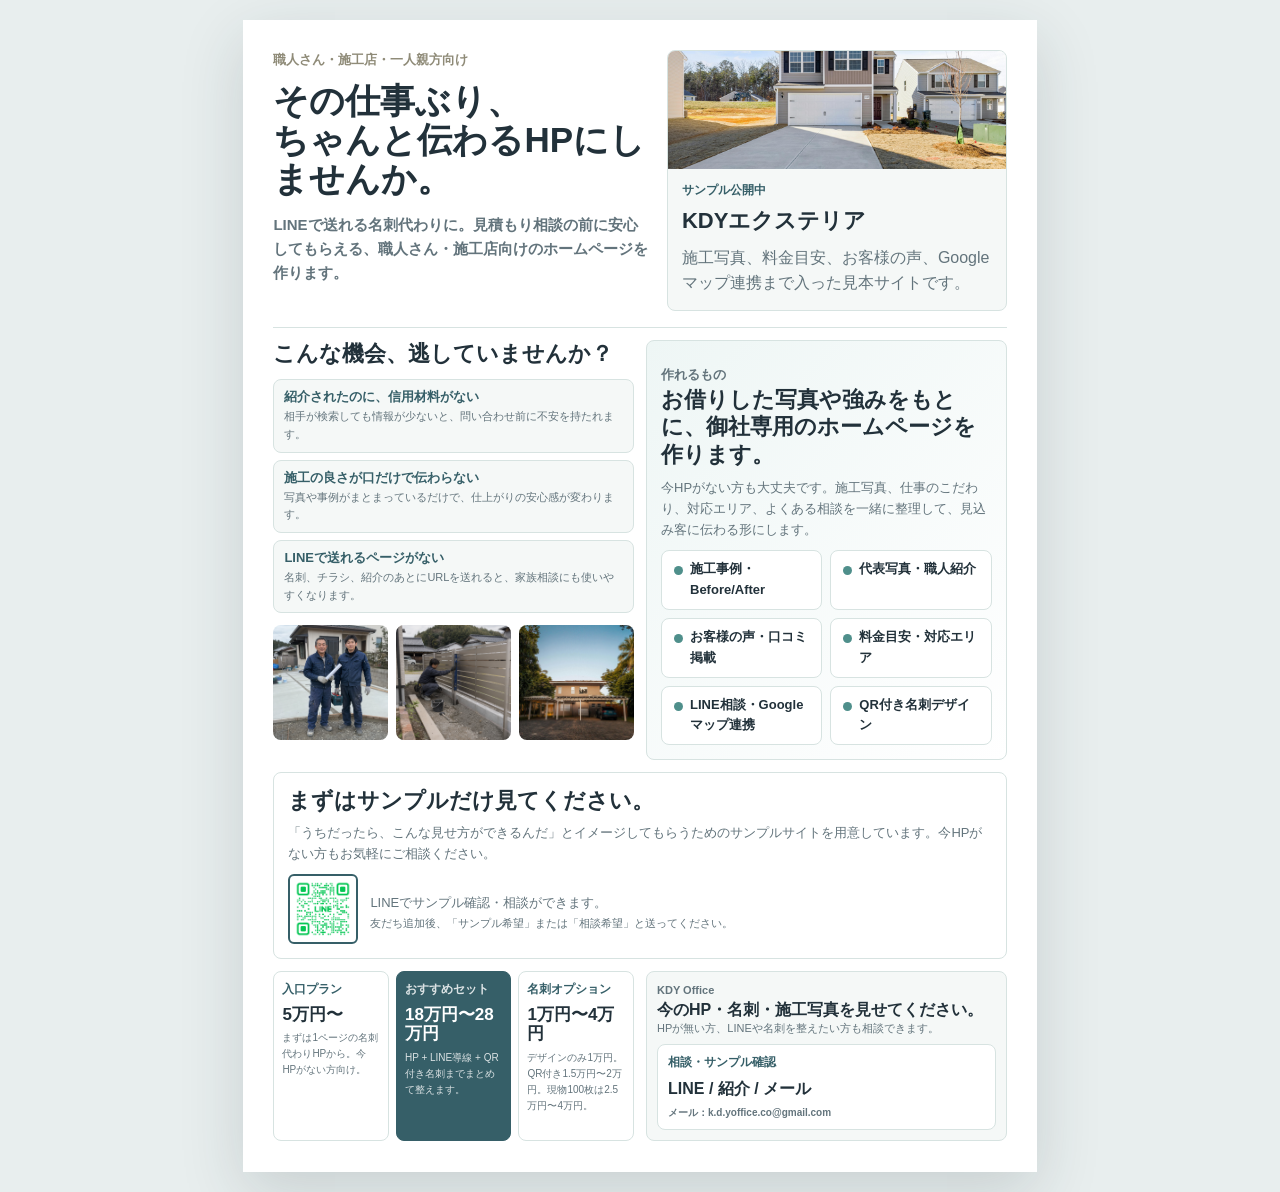
==== flyer.html @ 4fbe661f "Create KDY exterior sample site" ====
<!doctype html>
<html lang="ja">
  <head>
    <meta charset="utf-8">
    <meta name="viewport" content="width=device-width, initial-scale=1">
    <title>KDY Office | 職人さん・施工店向けホームページ制作チラシ</title>
    <meta name="description" content="職人さん・施工店向けのホームページ制作サンプル提案チラシです。">
    <link rel="stylesheet" href="flyer.css">
  </head>
  <body>
    <main class="flyer">
      <section class="hero">
        <div class="hero-copy">
          <p class="kicker">職人さん・施工店・一人親方向け</p>
          <h1>その仕事ぶり、<br>ちゃんと伝わるHPにしませんか。</h1>
          <p class="lead">LINEで送れる名刺代わりに。見積もり相談の前に安心してもらえる、職人さん・施工店向けのホームページを作ります。</p>
        </div>
        <div class="hero-card">
          <img src="assets/driveway-house.jpg" alt="外構工事ホームページのサンプル写真">
          <div>
            <span>サンプル公開中</span>
            <strong>KDYエクステリア</strong>
            <p>施工写真、料金目安、お客様の声、Googleマップ連携まで入った見本サイトです。</p>
          </div>
        </div>
      </section>

      <section class="problem">
        <h2>こんな機会、逃していませんか？</h2>
        <div class="problem-grid">
          <article>
            <strong>紹介されたのに、信用材料がない</strong>
            <p>相手が検索しても情報が少ないと、問い合わせ前に不安を持たれます。</p>
          </article>
          <article>
            <strong>施工の良さが口だけで伝わらない</strong>
            <p>写真や事例がまとまっているだけで、仕上がりの安心感が変わります。</p>
          </article>
          <article>
            <strong>LINEで送れるページがない</strong>
            <p>名刺、チラシ、紹介のあとにURLを送れると、家族相談にも使いやすくなります。</p>
          </article>
        </div>
        <div class="sample-images">
          <img src="assets/generated-staff.png" alt="職人紹介ページのサンプル写真">
          <img src="assets/generated-work-fence.png" alt="施工事例ページのサンプル写真">
          <img src="assets/carport-house.jpg" alt="カーポート施工サンプル写真">
        </div>
      </section>

      <section class="offer">
        <div>
          <p class="kicker">作れるもの</p>
          <h2>お借りした写真や強みをもとに、御社専用のホームページを作ります。</h2>
          <p>今HPがない方も大丈夫です。施工写真、仕事のこだわり、対応エリア、よくある相談を一緒に整理して、見込み客に伝わる形にします。</p>
        </div>
        <ul class="check-list">
          <li>施工事例・Before/After</li>
          <li>代表写真・職人紹介</li>
          <li>お客様の声・口コミ掲載</li>
          <li>料金目安・対応エリア</li>
          <li>LINE相談・Googleマップ連携</li>
          <li>QR付き名刺デザイン</li>
        </ul>
      </section>

      <section class="sample">
        <div class="sample-copy">
          <h2>まずはサンプルだけ見てください。</h2>
          <p>「うちだったら、こんな見せ方ができるんだ」とイメージしてもらうためのサンプルサイトを用意しています。今HPがない方もお気軽にご相談ください。</p>
          <div class="qr-row">
            <img class="qr-box" src="assets/L_gainfriends_2dbarcodes_GW.png" alt="KDY Office LINE友だち追加QRコード">
            <p>LINEでサンプル確認・相談ができます。<br><span>友だち追加後、「サンプル希望」または「相談希望」と送ってください。</span></p>
          </div>
        </div>
      </section>

      <section class="price">
        <div class="price-card">
          <span>入口プラン</span>
          <strong>5万円〜</strong>
          <p>まずは1ページの名刺代わりHPから。今HPがない方向け。</p>
        </div>
        <div class="price-card emphasis">
          <span>おすすめセット</span>
          <strong>18万円〜28万円</strong>
          <p>HP + LINE導線 + QR付き名刺までまとめて整えます。</p>
        </div>
        <div class="price-card">
          <span>名刺オプション</span>
          <strong>1万円〜4万円</strong>
          <p>デザインのみ1万円。QR付き1.5万円〜2万円。現物100枚は2.5万円〜4万円。</p>
        </div>
      </section>

      <footer class="contact">
        <div>
          <p class="brand">KDY Office</p>
          <h2>今のHP・名刺・施工写真を見せてください。</h2>
          <p>HPが無い方、LINEや名刺を整えたい方も相談できます。</p>
        </div>
        <div class="contact-box">
          <span>相談・サンプル確認</span>
          <strong>LINE / 紹介 / メール</strong>
          <small>メール：k.d.yoffice.co@gmail.com</small>
        </div>
      </footer>
    </main>
  </body>
</html>
---- flyer.css ----
:root {
  --ink: #22313a;
  --muted: #63747c;
  --green: #4f8f8b;
  --green-dark: #365f68;
  --line: #d7e3e1;
  --paper: #f5f8f7;
  --clay: #8f8b78;
}

* {
  box-sizing: border-box;
}

body {
  margin: 0;
  color: var(--ink);
  background: #e8eeee;
  font-family: -apple-system, BlinkMacSystemFont, "Hiragino Sans", "Yu Gothic", "YuGothic", "Noto Sans JP", sans-serif;
  line-height: 1.6;
}

img {
  display: block;
  max-width: 100%;
}

.flyer {
  display: grid;
  grid-template-columns: repeat(2, minmax(0, 1fr));
  gap: 12px;
  align-content: start;
  width: 210mm;
  min-height: 297mm;
  margin: 20px auto;
  padding: 8mm;
  background: #fff;
  box-shadow: 0 20px 60px rgba(34, 49, 58, .16);
}

.hero {
  grid-column: 1 / -1;
  display: grid;
  grid-template-columns: minmax(0, 1.05fr) minmax(0, .95fr);
  gap: 18px;
  align-items: stretch;
  padding-bottom: 16px;
  border-bottom: 1px solid var(--line);
}

.kicker {
  margin: 0 0 10px;
  color: var(--clay);
  font-size: 13px;
  font-weight: 900;
}

h1,
h2,
p {
  overflow-wrap: anywhere;
}

h1 {
  margin: 0;
  font-size: 35px;
  line-height: 1.12;
  letter-spacing: 0;
}

h2 {
  margin: 0;
  font-size: 22px;
  line-height: 1.25;
  letter-spacing: 0;
}

.lead {
  margin: 14px 0 0;
  color: var(--muted);
  font-size: 15px;
  font-weight: 700;
}

.hero-card {
  overflow: hidden;
  border: 1px solid var(--line);
  border-radius: 8px;
  background: var(--paper);
}

.hero-card img {
  width: 100%;
  height: 118px;
  object-fit: cover;
}

.hero-card div {
  padding: 12px 14px 14px;
}

.hero-card span,
.price-card span,
.contact-box span {
  display: block;
  color: var(--green-dark);
  font-size: 12px;
  font-weight: 900;
}

.hero-card strong {
  display: block;
  margin: 3px 0 6px;
  font-size: 22px;
}

.hero-card p,
.offer p,
.sample-copy p,
.price-card p,
.contact p {
  margin: 0;
  color: var(--muted);
}

.problem,
.offer,
.sample,
.price,
.contact {
  margin-top: 0;
}

.problem {
  grid-column: 1;
  display: flex;
  flex-direction: column;
  gap: 12px;
}

.offer {
  grid-column: 2;
}

.sample {
  grid-column: 1 / -1;
}

.price {
  grid-column: 1;
}

.contact {
  grid-column: 2;
}

.problem h2 {
  margin-bottom: 0;
}

.problem-grid {
  display: grid;
  grid-template-columns: 1fr;
  gap: 7px;
}

.problem-grid article {
  padding: 8px 10px;
  background: var(--paper);
  border: 1px solid var(--line);
  border-radius: 8px;
}

.problem-grid strong {
  display: block;
  margin-bottom: 2px;
  color: var(--green-dark);
  font-size: 13px;
  line-height: 1.4;
}

.problem-grid p {
  margin: 0;
  color: var(--muted);
  font-size: 11px;
}

.offer {
  display: grid;
  grid-template-columns: 1fr;
  gap: 10px;
  align-items: center;
  padding: 14px;
  color: var(--ink);
  background: linear-gradient(135deg, #eef6f5, #ffffff);
  border: 1px solid var(--line);
  border-radius: 8px;
}

.offer p {
  margin-top: 10px;
  font-size: 13px;
}

.check-list {
  display: grid;
  grid-template-columns: repeat(2, minmax(0, 1fr));
  gap: 8px;
  padding: 0;
  margin: 0;
  list-style: none;
}

.check-list li {
  position: relative;
  padding: 8px 9px 8px 28px;
  background: #fff;
  border: 1px solid var(--line);
  border-radius: 8px;
  font-size: 13px;
  font-weight: 800;
}

.check-list li::before {
  content: "";
  position: absolute;
  left: 12px;
  top: 15px;
  width: 9px;
  height: 9px;
  border-radius: 50%;
  background: var(--green);
}

.sample {
  display: block;
}

.sample-images {
  display: grid;
  grid-template-columns: repeat(3, minmax(0, 1fr));
  gap: 8px;
}

.sample-images img {
  width: 100%;
  aspect-ratio: 1;
  height: auto;
  object-fit: cover;
  border-radius: 8px;
}

.sample-images img:nth-child(2) {
  object-position: 38% center;
}

.sample-copy {
  padding: 14px;
  border: 1px solid var(--line);
  border-radius: 8px;
}

.sample-copy p {
  margin-top: 8px;
  font-size: 13px;
}

.qr-row {
  display: flex;
  gap: 12px;
  align-items: center;
  margin-top: 10px;
}

.qr-box {
  flex: 0 0 70px;
  width: 70px;
  height: 70px;
  object-fit: contain;
  background: #fff;
  border: 2px solid var(--green-dark);
  border-radius: 6px;
  padding: 4px;
}

.qr-row span {
  font-size: 11px;
}

.price {
  display: grid;
  grid-template-columns: repeat(3, minmax(0, 1fr));
  gap: 7px;
}

.price-card {
  padding: 8px;
  background: #fff;
  border: 1px solid var(--line);
  border-radius: 8px;
}

.price-card.emphasis {
  color: #fff;
  background: var(--green-dark);
  border-color: var(--green-dark);
}

.price-card strong {
  display: block;
  margin: 5px 0 6px;
  font-size: 17px;
  line-height: 1.15;
}

.price-card p {
  font-size: 10px;
}

.price::before {
  content: "料金目安";
  display: none;
}

.price-card.emphasis span,
.price-card.emphasis p {
  color: rgba(255, 255, 255, .82);
}

.contact {
  display: grid;
  grid-template-columns: 1fr;
  gap: 6px;
  align-items: center;
  padding: 10px;
  background: var(--paper);
  border: 1px solid var(--line);
  border-radius: 8px;
}

.brand {
  margin: 0 0 4px;
  color: var(--green-dark);
  font-weight: 900;
}

.contact h2 {
  font-size: 16px;
}

.contact p {
  font-size: 11px;
}

.contact-box {
  padding: 8px 10px;
  background: #fff;
  border: 1px solid var(--line);
  border-radius: 8px;
}

.contact-box strong {
  display: block;
  margin: 4px 0;
  font-size: 16px;
}

.contact-box small {
  display: block;
  color: var(--muted);
  font-size: 10px;
  font-weight: 800;
}

@page {
  size: A4;
  margin: 0;
}

@media print {
  body {
    background: #fff;
  }

  .flyer {
    width: 210mm;
    height: 297mm;
    min-height: 0;
    margin: 0;
    padding: 7mm;
    box-shadow: none;
    gap: 10px;
    overflow: hidden;
  }

  .hero {
    gap: 16px;
    padding-bottom: 10px;
  }

  h1 {
    font-size: 34px;
  }

  h2 {
    font-size: 21px;
  }

  .lead {
    margin-top: 10px;
    font-size: 13px;
  }

  .hero-card img {
    height: 118px;
  }

  .hero-card div {
    padding: 10px 12px 11px;
  }

  .hero-card strong {
    font-size: 21px;
  }

  .hero-card p,
  .offer p,
  .sample-copy p,
  .contact p {
    font-size: 12px;
  }

  .problem h2 {
    margin-bottom: 0;
  }

  .problem-grid {
    gap: 8px;
  }

  .problem-grid article,
  .price-card,
  .contact {
    padding: 9px 10px;
  }

  .check-list li {
    padding: 8px 8px 8px 26px;
  }

  .problem-grid strong {
    font-size: 12px;
  }

  .check-list li {
    font-size: 12px;
  }

  .problem-grid p {
    font-size: 10px;
  }

  .offer {
    padding: 10px;
  }

  .check-list {
    gap: 6px;
  }

  .check-list li::before {
    left: 10px;
    top: 14px;
    width: 8px;
    height: 8px;
  }

  .sample-images {
    gap: 7px;
  }

  .sample-images img {
    aspect-ratio: 1.08;
  }

  .sample-copy {
    padding: 12px;
  }

  .sample-copy h2 {
    font-size: 19px;
  }

  .qr-box {
    flex-basis: 62px;
    width: 62px;
    height: 62px;
  }

  .price-card strong {
    font-size: 18px;
  }

  .price-card p {
    font-size: 10px;
  }

  .contact h2 {
    font-size: 17px;
  }

  .contact-box {
    padding: 8px 10px;
  }

  .contact-box strong {
    font-size: 16px;
  }
}

@media screen and (max-width: 760px) {
  .flyer {
    display: block;
    width: auto;
    min-height: 0;
    margin: 0;
    padding: 18px;
  }

  .hero,
  .offer,
  .sample,
  .contact {
    grid-template-columns: 1fr;
  }

  .problem-grid,
  .price {
    grid-template-columns: 1fr;
  }

  .sample-images {
    grid-template-columns: repeat(3, minmax(0, 1fr));
    gap: 6px;
  }

  h1 {
    font-size: 34px;
  }

  .contact {
    gap: 12px;
  }
}
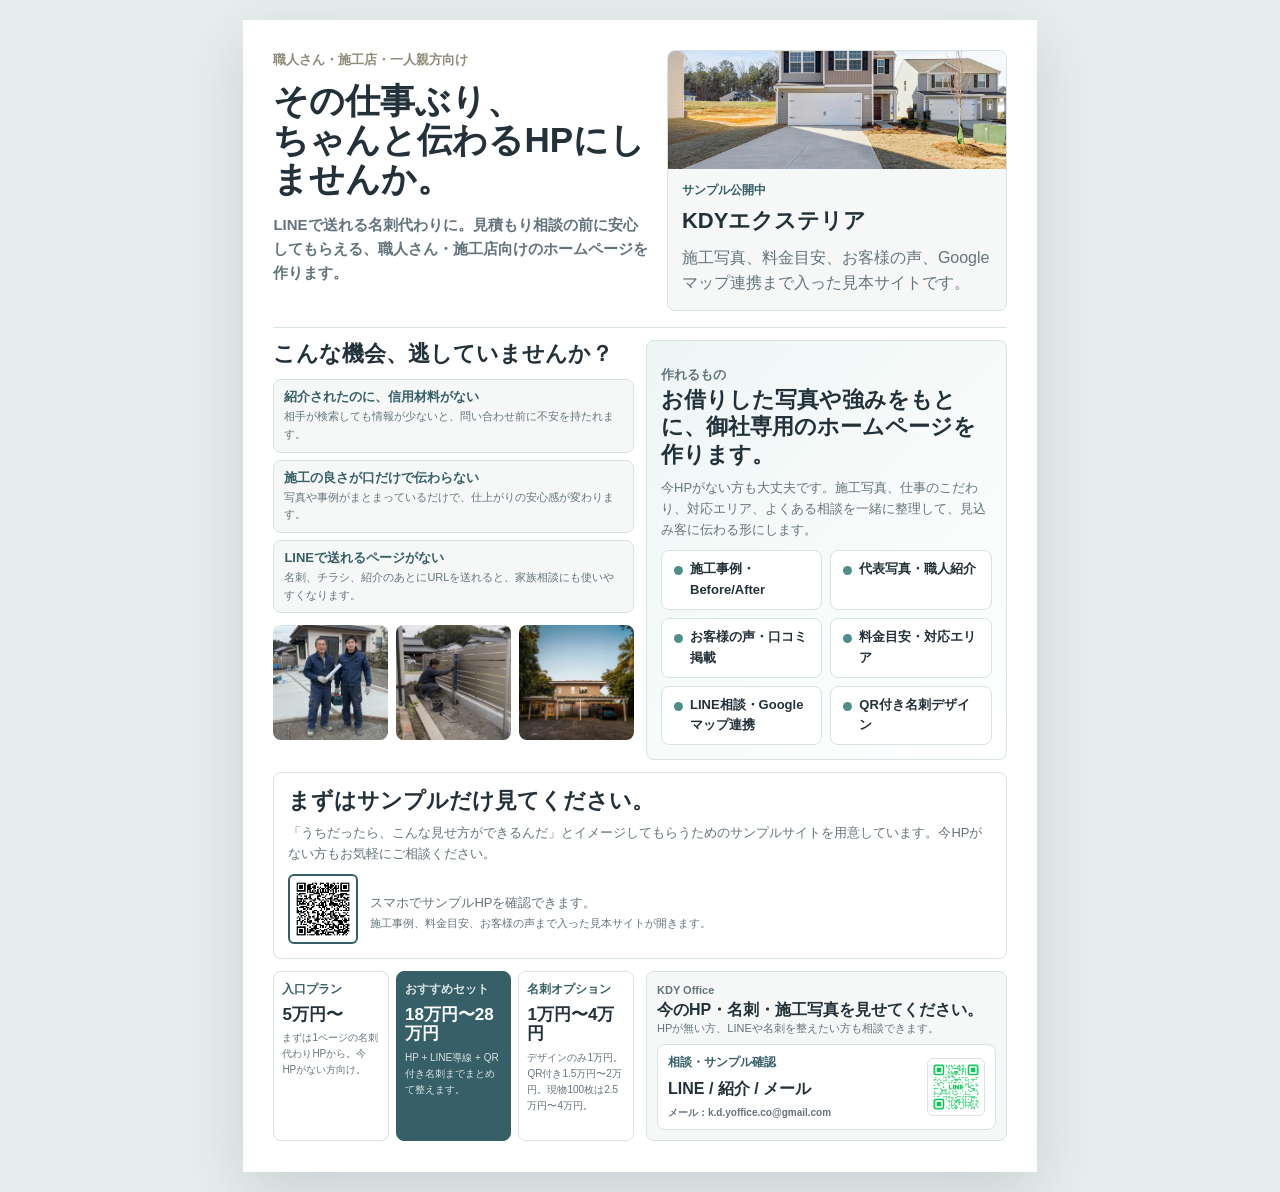
==== commit 5acadd50: "Fix flyer QR placement and update handoff" ====
--- a/flyer.html
+++ b/flyer.html
@@ -69,8 +69,8 @@
           <h2>まずはサンプルだけ見てください。</h2>
           <p>「うちだったら、こんな見せ方ができるんだ」とイメージしてもらうためのサンプルサイトを用意しています。今HPがない方もお気軽にご相談ください。</p>
           <div class="qr-row">
-            <img class="qr-box" src="assets/L_gainfriends_2dbarcodes_GW.png" alt="KDY Office LINE友だち追加QRコード">
-            <p>LINEでサンプル確認・相談ができます。<br><span>友だち追加後、「サンプル希望」または「相談希望」と送ってください。</span></p>
+            <img class="qr-box" src="assets/sample-hp-qr.png" alt="KDYエクステリア サンプルHP QRコード">
+            <p>スマホでサンプルHPを確認できます。<br><span>施工事例、料金目安、お客様の声まで入った見本サイトが開きます。</span></p>
           </div>
         </div>
       </section>
@@ -100,9 +100,12 @@
           <p>HPが無い方、LINEや名刺を整えたい方も相談できます。</p>
         </div>
         <div class="contact-box">
-          <span>相談・サンプル確認</span>
-          <strong>LINE / 紹介 / メール</strong>
-          <small>メール：k.d.yoffice.co@gmail.com</small>
+          <div>
+            <span>相談・サンプル確認</span>
+            <strong>LINE / 紹介 / メール</strong>
+            <small>メール：k.d.yoffice.co@gmail.com</small>
+          </div>
+          <img class="contact-qr" src="assets/L_gainfriends_2dbarcodes_GW.png" alt="KDY Office LINE友だち追加QRコード">
         </div>
       </footer>
     </main>
--- a/flyer.css
+++ b/flyer.css
@@ -353,6 +353,10 @@
 }
 
 .contact-box {
+  display: grid;
+  grid-template-columns: 1fr 58px;
+  gap: 10px;
+  align-items: center;
   padding: 8px 10px;
   background: #fff;
   border: 1px solid var(--line);
@@ -370,6 +374,17 @@
   color: var(--muted);
   font-size: 10px;
   font-weight: 800;
+}
+
+.contact-qr {
+  width: 58px;
+  height: 58px;
+  object-fit: contain;
+  justify-self: end;
+  background: #fff;
+  border: 1px solid var(--line);
+  border-radius: 6px;
+  padding: 3px;
 }
 
 @page {
@@ -510,11 +525,17 @@
   }
 
   .contact-box {
+    grid-template-columns: 1fr 54px;
     padding: 8px 10px;
   }
 
   .contact-box strong {
     font-size: 16px;
+  }
+
+  .contact-qr {
+    width: 54px;
+    height: 54px;
   }
 }
 
